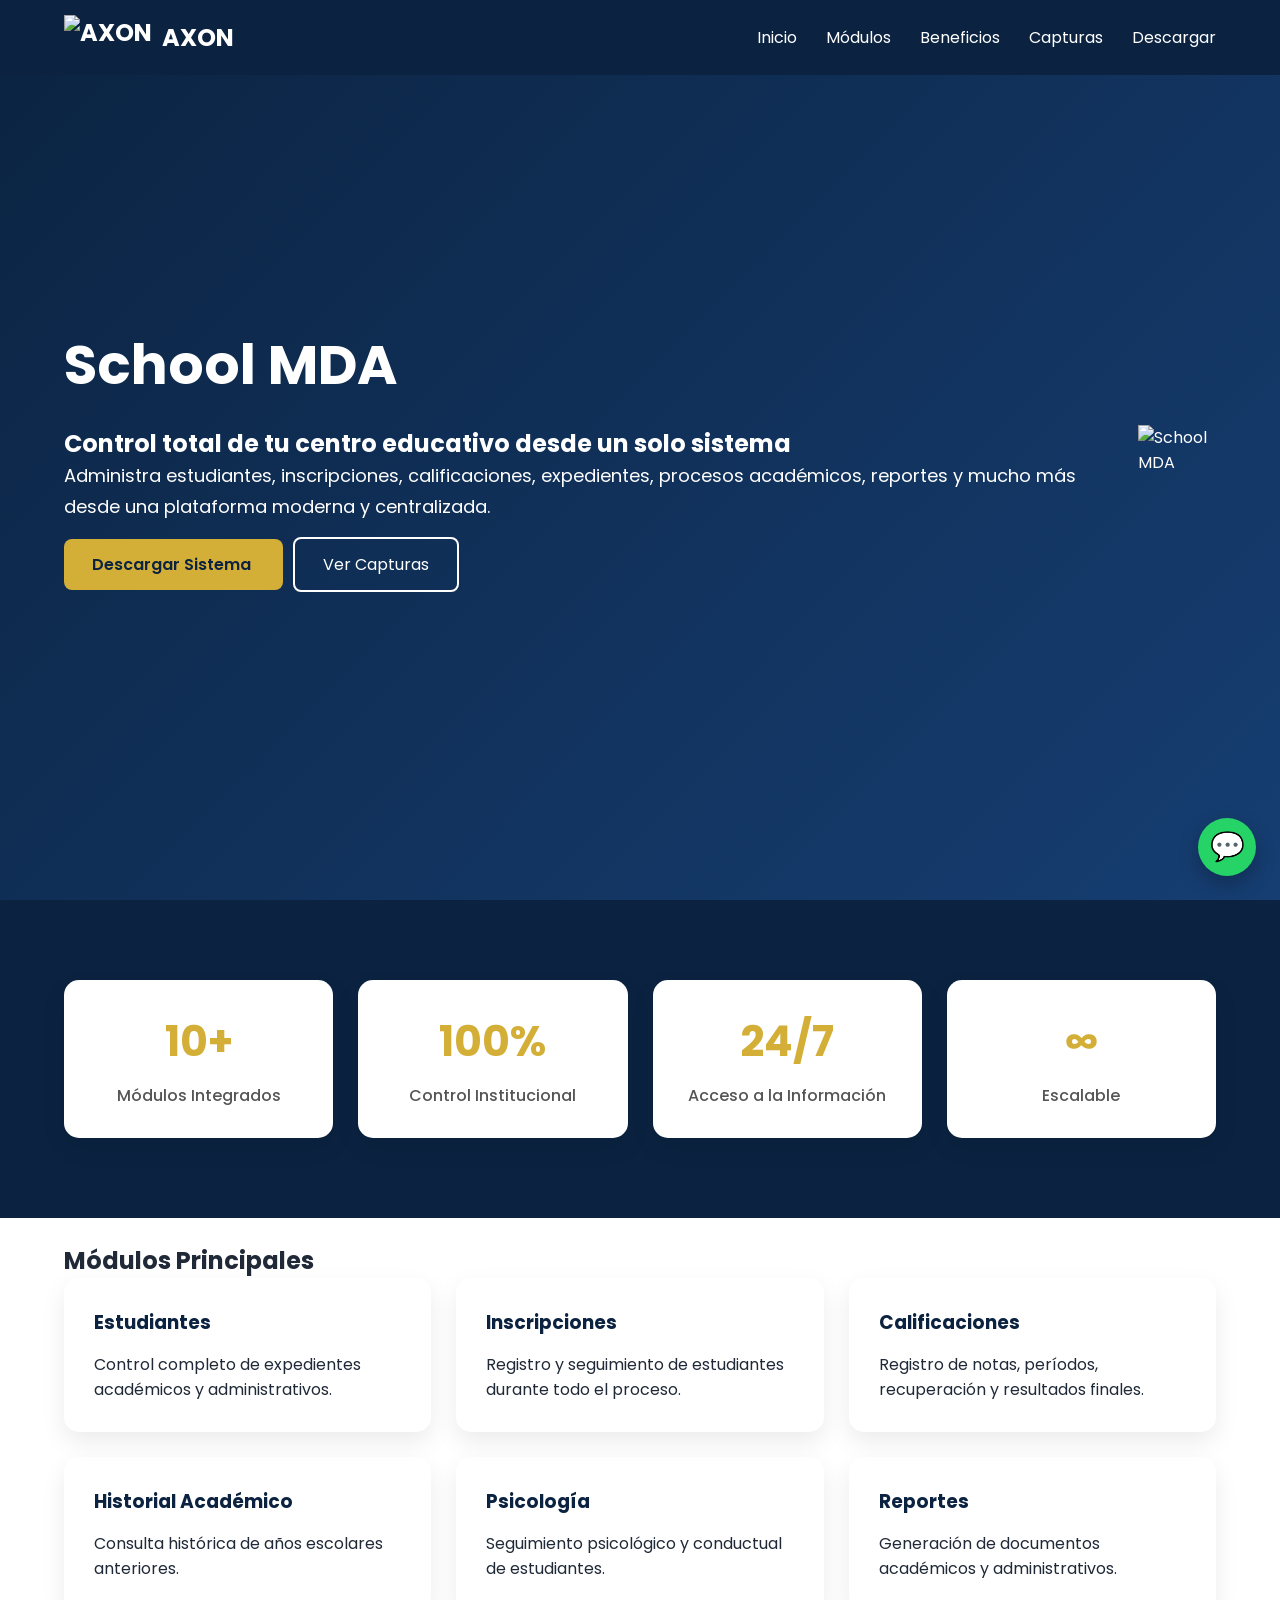
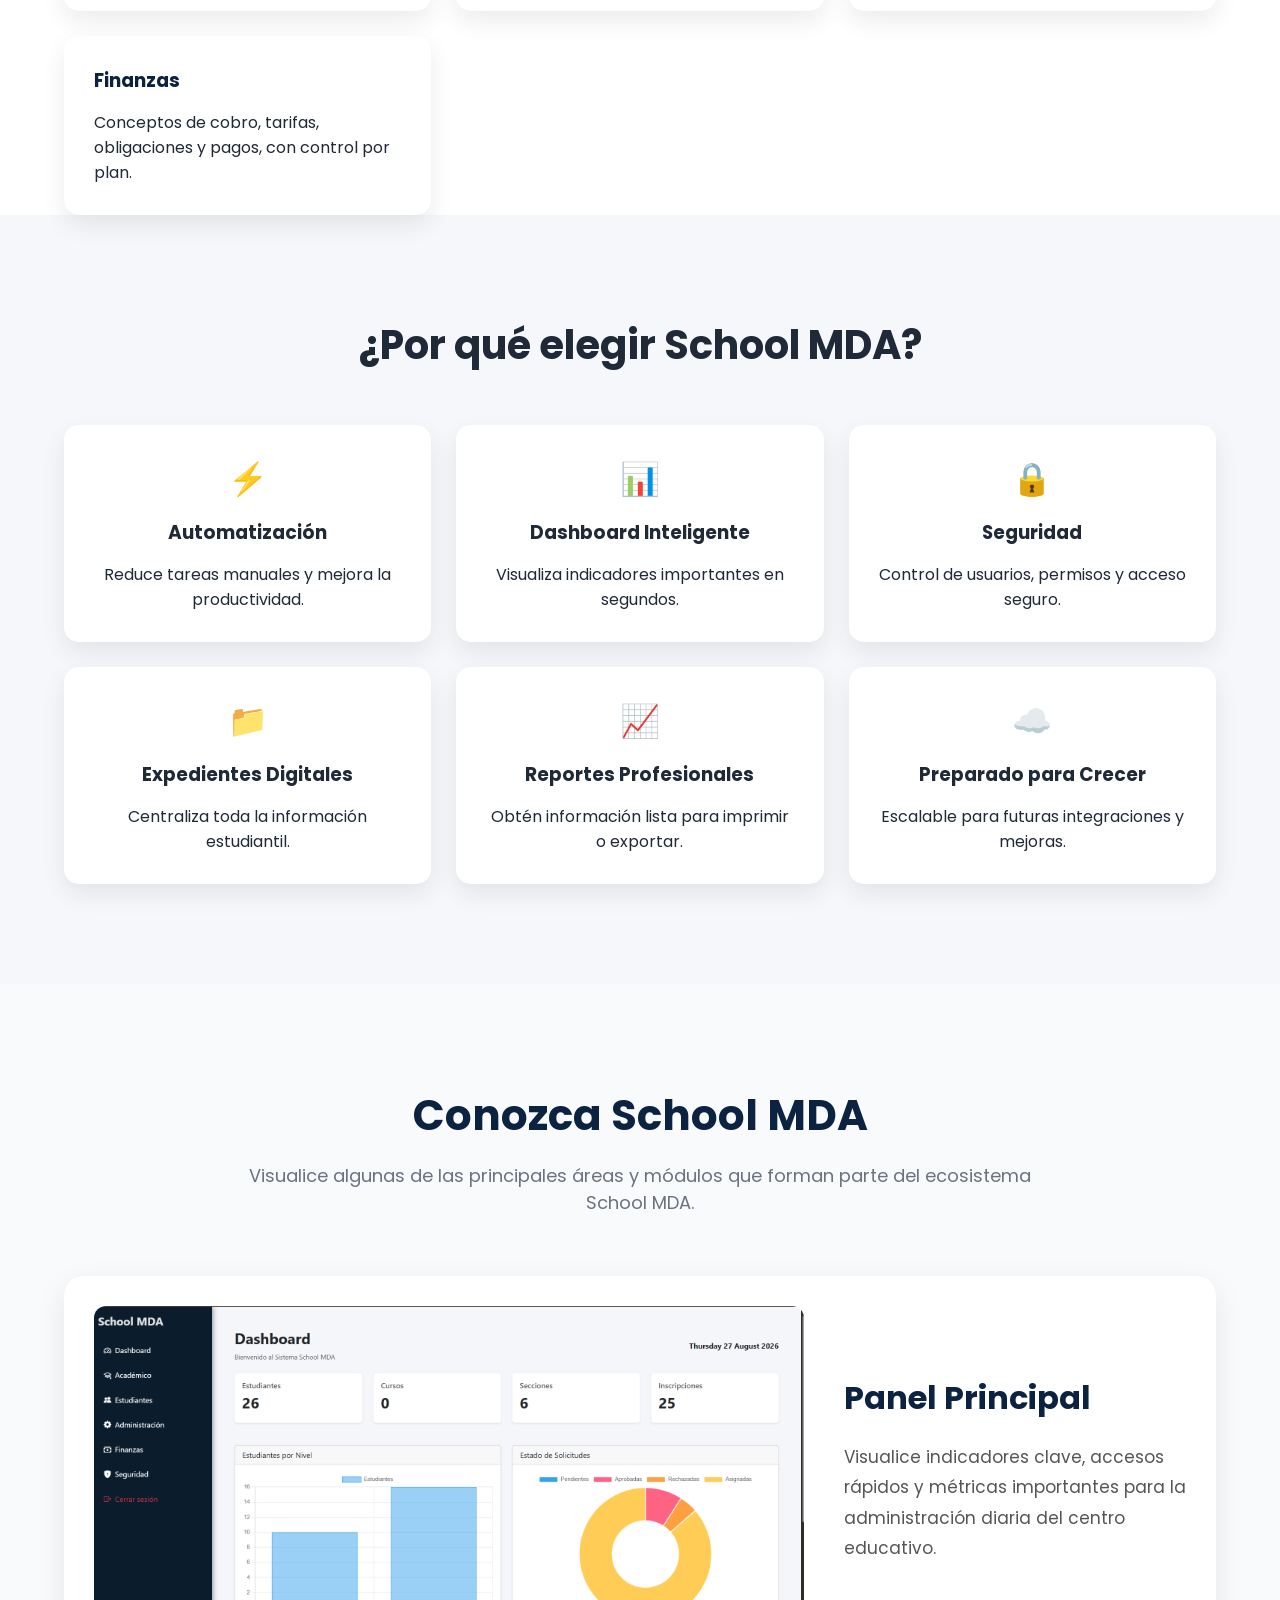
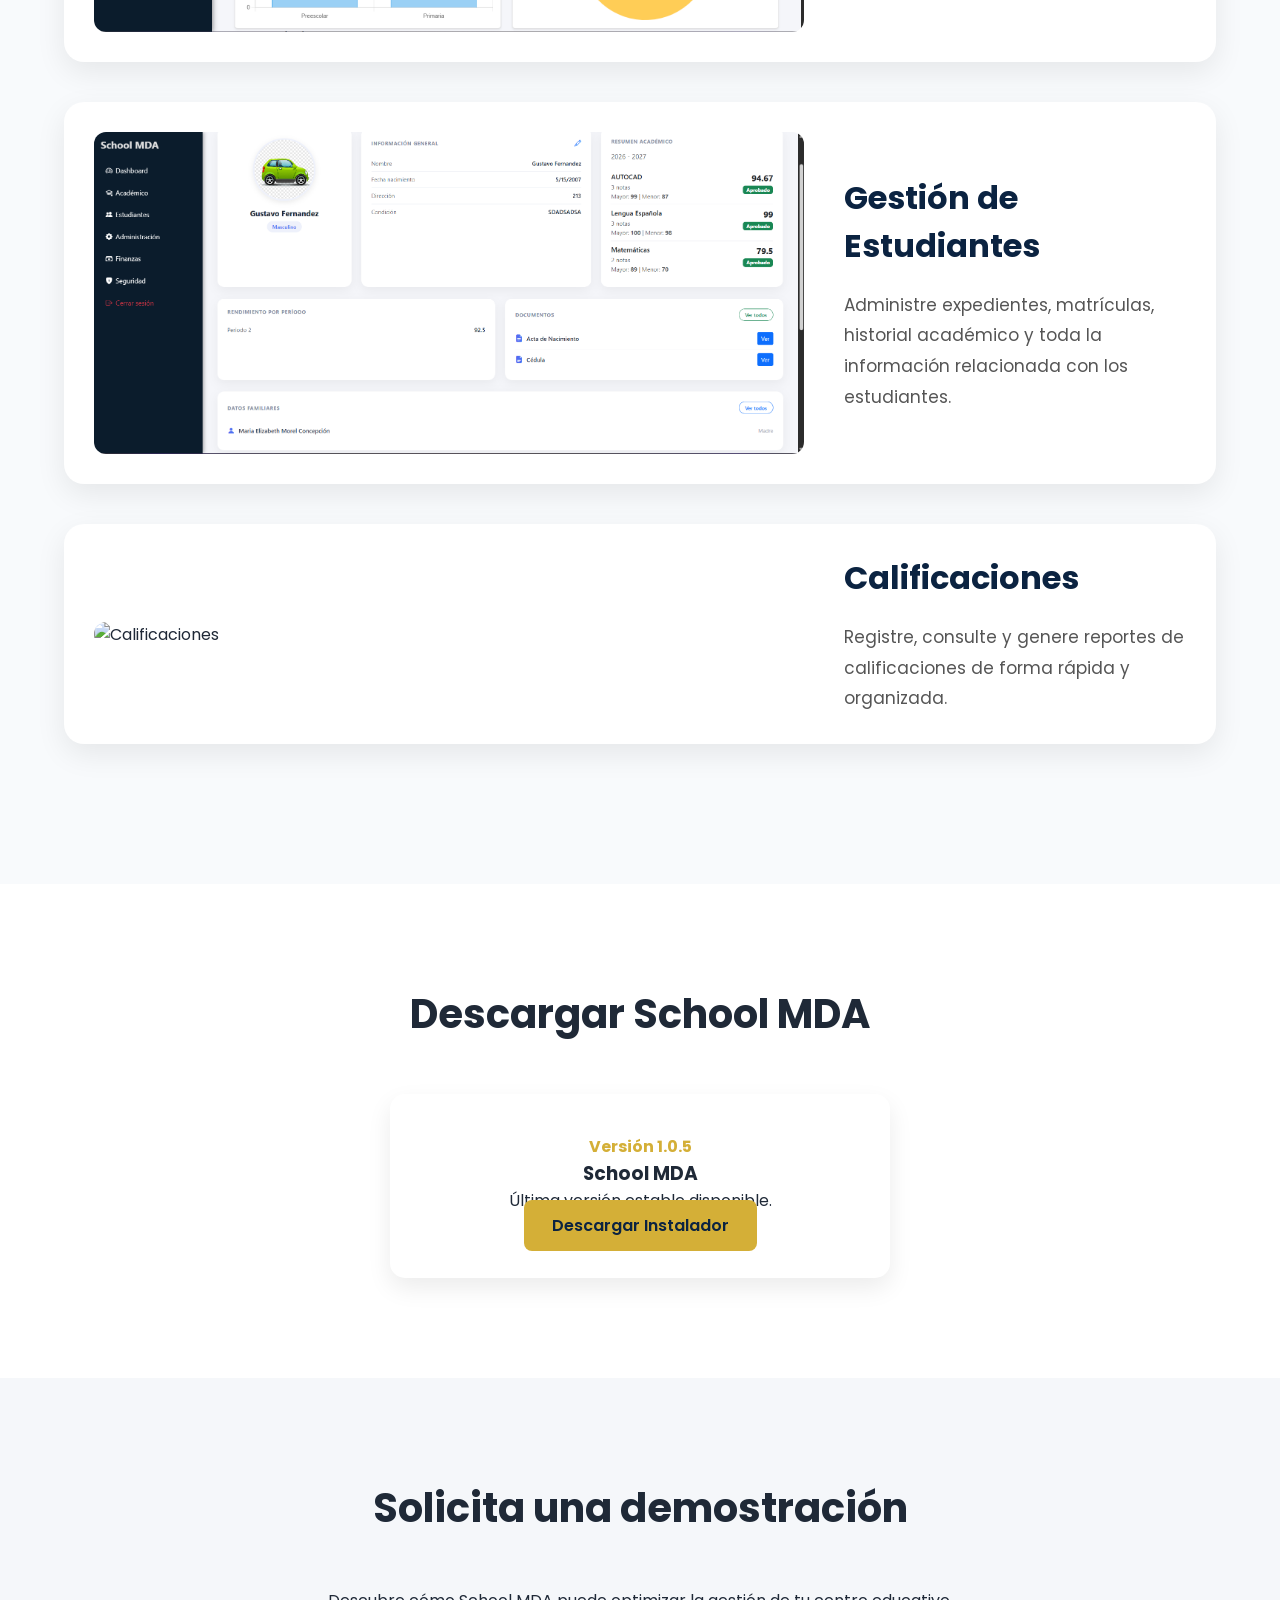
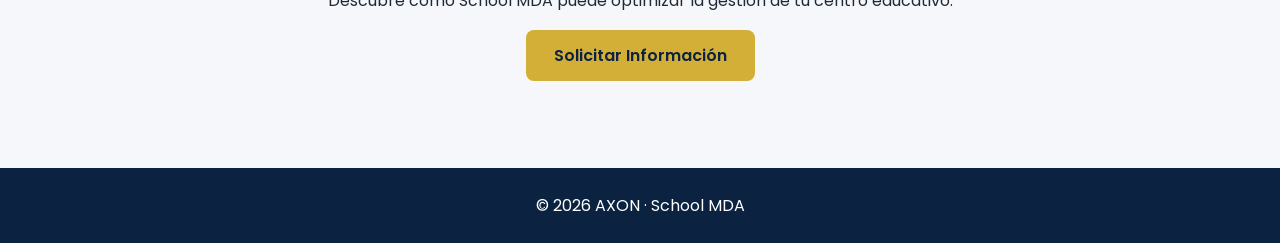
==== proyectos/school-mda.html @ d37d1369 "Add files via upload" ====
<!DOCTYPE html>
<html lang="es">
<head>
    <meta charset="UTF-8">
    <meta name="viewport" content="width=device-width, initial-scale=1.0">
    <title>School MDA | AXON</title>
    <meta name="description" content="School MDA: plataforma integral para la gestión académica y administrativa de centros educativos. Inscripciones, calificaciones, expedientes y más.">

    <link rel="icon" type="image/png" href="../img/AXON Logo.png">

    <link rel="stylesheet" href="../css/style.css">

    <link rel="preconnect" href="https://fonts.googleapis.com">
    <link href="https://fonts.googleapis.com/css2?family=Poppins:wght@300;400;500;600;700&display=swap" rel="stylesheet">
</head>
<body>

    <!-- NAVBAR -->

    <header class="navbar">

        <div class="container nav-content">

            <div class="logo">
                <img src="../img/AXON Logo.png" alt="AXON">
                <span>AXON</span>
            </div>

            <button class="nav-toggle" type="button" aria-label="Abrir menú">
                <span></span>
                <span></span>
                <span></span>
            </button>

            <nav>
                <a href="../index.html">Inicio</a>
                <a href="#modulos">Módulos</a>
                <a href="#beneficios">Beneficios</a>
                <a href="#capturas">Capturas</a>
                <a href="#descargar">Descargar</a>
            </nav>

        </div>

    </header>

    <!-- HERO -->

    <section class="hero">

        <div class="container hero-content">

            <div class="hero-text">

                <h1>
                    School MDA
                </h1>

                <h2>
                    Control total de tu centro educativo desde un solo sistema
                </h2>

                <p>
                    Administra estudiantes, inscripciones, calificaciones,
                    expedientes, procesos académicos, reportes y mucho más
                    desde una plataforma moderna y centralizada.
                </p>

                <div class="hero-buttons">

                    <a href="#descargar" class="btn-primary">
                        Descargar Sistema
                    </a>

                    <a href="#capturas" class="btn-secondary">
                        Ver Capturas
                    </a>

                </div>

            </div>

            <div class="hero-image">
                <img src="../img/school-mda-logo.jpg" alt="School MDA">
            </div>

        </div>

    </section>

    <!-- ESTADISTICAS -->

   <section class="stats">

        <div class="container">

            <div class="stats-grid">

                <div class="stat-card">
                    <h3>10+</h3>
                    <p>Módulos Integrados</p>
                </div>

                <div class="stat-card">
                    <h3>100%</h3>
                    <p>Control Institucional</p>
                </div>

                <div class="stat-card">
                    <h3>24/7</h3>
                    <p>Acceso a la Información</p>
                </div>

                <div class="stat-card">
                    <h3>∞</h3>
                    <p>Escalable</p>
                </div>

            </div>

        </div>

    </section>

    <!-- MODULOS -->

    <section class="modules" id="modulos">

        <div class="container">

                        <br>

            <h2>Módulos Principales</h2>

            <div class="cards">

                <div class="card">
                    <h3>Estudiantes</h3>
                    <p>Control completo de expedientes académicos y administrativos.</p>
                </div>

                <div class="card">
                    <h3>Inscripciones</h3>
                    <p>Registro y seguimiento de estudiantes durante todo el proceso.</p>
                </div>

                <div class="card">
                    <h3>Calificaciones</h3>
                    <p>Registro de notas, períodos, recuperación y resultados finales.</p>
                </div>

                <div class="card">
                    <h3>Historial Académico</h3>
                    <p>Consulta histórica de años escolares anteriores.</p>
                </div>

                <div class="card">
                    <h3>Psicología</h3>
                    <p>Seguimiento psicológico y conductual de estudiantes.</p>
                </div>

                <div class="card">
                    <h3>Reportes</h3>
                    <p>Generación de documentos académicos y administrativos.</p>
                </div>

                <div class="card">
                    <h3>Finanzas</h3>
                    <p>Conceptos de cobro, tarifas, obligaciones y pagos, con control por plan.</p>
                </div>

                <br>
                <br>

            </div>

        </div>

    </section>

    <!-- BENEFICIOS -->

    <section class="features" id="beneficios">

        <div class="container">

            <h2>¿Por qué elegir School MDA?</h2>

            <div class="feature-grid">

                <div class="feature">
                    <span class="feature-icon">⚡</span>
                    <h3>Automatización</h3>
                    <p>Reduce tareas manuales y mejora la productividad.</p>
                </div>

                <div class="feature">
                    <span class="feature-icon">📊</span>
                    <h3>Dashboard Inteligente</h3>
                    <p>Visualiza indicadores importantes en segundos.</p>
                </div>

                <div class="feature">
                    <span class="feature-icon">🔒</span>
                    <h3>Seguridad</h3>
                    <p>Control de usuarios, permisos y acceso seguro.</p>
                </div>

                <div class="feature">
                    <span class="feature-icon">📁</span>
                    <h3>Expedientes Digitales</h3>
                    <p>Centraliza toda la información estudiantil.</p>
                </div>

                <div class="feature">
                    <span class="feature-icon">📈</span>
                    <h3>Reportes Profesionales</h3>
                    <p>Obtén información lista para imprimir o exportar.</p>
                </div>

                <div class="feature">
                    <span class="feature-icon">☁️</span>
                    <h3>Preparado para Crecer</h3>
                    <p>Escalable para futuras integraciones y mejoras.</p>
                </div>

            </div>

        </div>

    </section>

    <!-- CAPTURAS -->

    <section class="screenshots" id="capturas">

    <div class="container">

        <h2>Conozca School MDA</h2>

        <p class="section-description">
            Visualice algunas de las principales áreas y módulos que forman parte del ecosistema School MDA.
        </p>

        <div class="screenshot-card">

            <img src="../img/dashboard.png" alt="Dashboard">

            <div class="screenshot-content">
                <h3>Panel Principal</h3>

                <p>
                    Visualice indicadores clave, accesos rápidos y métricas
                    importantes para la administración diaria del centro educativo.
                </p>
            </div>

        </div>

        <div class="screenshot-card">

            <img src="../img/estudiantes.png" alt="Estudiantes">

            <div class="screenshot-content">
                <h3>Gestión de Estudiantes</h3>

                <p>
                    Administre expedientes, matrículas, historial académico
                    y toda la información relacionada con los estudiantes.
                </p>
            </div>

        </div>

        <div class="screenshot-card">

            <img src="../img/calificaciones.png" alt="Calificaciones">

            <div class="screenshot-content">
                <h3>Calificaciones</h3>

                <p>
                    Registre, consulte y genere reportes de calificaciones
                    de forma rápida y organizada.
                </p>
            </div>

        </div>

    </div>

</section>

    <!-- DESCARGA -->

    <section class="updates" id="descargar">

        <div class="container">

            <h2>Descargar School MDA</h2>

            <div class="update-card">

                <span class="version">
                    Versión 1.0.5
                </span>

                <h3>School MDA</h3>

                <p>
                    Última versión estable disponible.
                </p>

                <a href="https://github.com/Zeus200122/School_MDA-Releases/releases/download/v1.0.5/School_MDA_Installer_v1.0.5.exe"
                   class="btn-primary">
                    Descargar Instalador
                </a>

            </div>

        </div>

    </section>

    <!-- CONTACTO -->

    <section class="contact">

        <div class="container">

            <h2>Solicita una demostración</h2>

            <p>
                Descubre cómo School MDA puede optimizar la gestión de tu centro educativo.
            </p>

            <a href="../index.html?producto=School%20MDA&tipo=Acceso%20de%20prueba#contacto" class="btn-primary">
                Solicitar Información
            </a>

        </div>

    </section>

    <!-- FOOTER -->

    <footer>

        <div class="container">

            <p>
                © 2026 AXON · School MDA
            </p>

        </div>

    </footer>

    <a href="https://wa.me/18498698262?text=Hola%2C%20quiero%20más%20información%20sobre%20School%20MDA"
       class="whatsapp-float" target="_blank" rel="noopener" aria-label="Escríbenos por WhatsApp">
        💬
    </a>

    <script src="../js/app.js"></script>

</body>
</html>
---- css/style.css ----
*{
    margin:0;
    padding:0;
    box-sizing:border-box;
}

html{
    scroll-behavior:smooth;
}

body{
    font-family:'Poppins',sans-serif;
    color:#1F2937;
}

.container{
    width:90%;
    max-width:1200px;
    margin:auto;
}

.navbar{
    position:fixed;
    width:100%;
    top:0;
    z-index:1000;
    background:#0B2341;
}

.nav-content{
    display:flex;
    justify-content:space-between;
    align-items:center;
    padding:15px 0;
}

.logo{
    display:flex;
    align-items:center;
    gap:10px;
    color:white;
    font-size:24px;
    font-weight:700;
}

.logo img{
    height:45px;
}

nav a{
    color:white;
    text-decoration:none;
    margin-left:25px;
    transition:.3s;
}

nav a:hover{
    color:#D4AF37;
}

.hero{
    min-height:100vh;
    background:linear-gradient(135deg,#0B2341,#163E72);
    color:white;
    display:flex;
    align-items:center;
}

.hero-content{
    display:flex;
    justify-content:space-between;
    align-items:center;
    gap:50px;
}

.hero-text h1{
    font-size:55px;
    margin-bottom:20px;
}

.hero-text p{
    font-size:18px;
    line-height:1.7;
}

.hero-buttons{
    margin-top:30px;
}

.btn-primary{
    background:#D4AF37;
    color:#0B2341;
    padding:14px 28px;
    border-radius:8px;
    text-decoration:none;
    font-weight:600;
    border:none;
    cursor:pointer;
}

.btn-secondary{
    border:2px solid white;
    color:white;
    padding:14px 28px;
    border-radius:8px;
    text-decoration:none;
    margin-left:10px;
}

.hero-image img{
    width:320px;
}

.products,
.features,
.updates,
.contact{
    padding:100px 0;
}

.products h2,
.features h2,
.updates h2,
.contact h2{
    text-align:center;
    margin-bottom:50px;
    font-size:40px;
}

.cards{
    display:grid;
    grid-template-columns:repeat(auto-fit,minmax(280px,1fr));
    gap:25px;
}

.card{
    padding:30px;
    border-radius:15px;
    box-shadow:0 10px 25px rgba(0,0,0,.08);
}

.modules .cards{
    display:grid;
    grid-template-columns:repeat(3, 1fr);
    gap:25px;
}

.card h3{
    color:#0B2341;
    margin-bottom:15px;
}

.card ul{
    margin-top:15px;
    padding-left:20px;
}

.features{
    background:#F5F7FA;
}

.feature-grid{
    display:grid;
    grid-template-columns:repeat(3, 1fr);
    gap:25px;
}

.feature{
    background:white;
    padding:30px;
    text-align:center;
    border-radius:15px;
    box-shadow:0 10px 25px rgba(0,0,0,.08);
}

.feature h3{
    margin:15px 0;
}

.update-card{
    max-width:500px;
    margin:auto;
    text-align:center;
    padding:40px;
    border-radius:15px;
    box-shadow:0 10px 25px rgba(0,0,0,.08);
}

.version{
    color:#D4AF37;
    font-weight:bold;
}

.contact{
    text-align:center;
}

.contact p{
    margin-bottom:30px;
}

footer{
    background:#0B2341;
    color:white;
    text-align:center;
    padding:25px;
}





.screenshots{
    padding:100px 0;
    background:#F8FAFC;
}

.screenshots h2{
    text-align:center;
    font-size:42px;
    color:#0B2341;
    margin-bottom:15px;
}

.section-description{
    text-align:center;
    max-width:800px;
    margin:0 auto 60px auto;
    color:#6B7280;
    font-size:18px;
}





.screenshot-card{
    display:flex;
    align-items:center;
    gap:40px;

    background:white;

    border-radius:20px;

    padding:30px;

    margin-bottom:40px;

    box-shadow:0 10px 30px rgba(0,0,0,.08);
}

.screenshot-card img{
    width:65%;
    border-radius:12px;
}

.screenshot-content{
    flex:1;
}

.screenshot-content h3{
    font-size:32px;
    color:#0B2341;
    margin-bottom:20px;
}

.screenshot-content p{
    font-size:17px;
    line-height:1.8;
    color:#555;
}


.stats{
    padding:80px 0;
    background:#0B2341;
}

.stats-grid{
    display:grid;
    grid-template-columns:repeat(4,1fr);
    gap:25px;
}

.stat-card{
    background:white;
    border-radius:15px;
    padding:30px;
    text-align:center;
    box-shadow:0 10px 25px rgba(0,0,0,.08);
}

.stat-card h3{
    font-size:42px;
    color:#D4AF37;
    margin-bottom:10px;
}

.stat-card p{
    color:#555;
    font-weight:500;
}

@media(max-width:900px){

    .hero-content{
        flex-direction:column;
        text-align:center;
    }

    .hero-text h1{
        font-size:40px;
    }

    nav{
        display:none;
    }
}

@media(max-width:900px){

    .stats-grid{
        grid-template-columns:repeat(2,1fr);
    }

}

@media(max-width:600px){

    .stats-grid{
        grid-template-columns:1fr;
    }

}

/* ===================== NAV MÓVIL ===================== */

.nav-toggle{
    display:none;
    background:none;
    border:none;
    cursor:pointer;
    padding:8px;
}

.nav-toggle span{
    display:block;
    width:26px;
    height:3px;
    margin:5px 0;
    background:white;
    border-radius:3px;
    transition:.3s;
}

@media(max-width:900px){

    .nav-toggle{
        display:block;
    }

    nav{
        display:none;
        position:absolute;
        top:100%;
        left:0;
        width:100%;
        background:#0B2341;
        flex-direction:column;
        padding:10px 0;
    }

    nav.open{
        display:flex;
    }

    nav a{
        margin:0;
        padding:14px 24px;
        display:block;
    }

}

/* ===================== SECCIÓN DE CONTACTO ===================== */

.contact{
    background:#F5F7FA;
}

.contact-grid{
    display:grid;
    grid-template-columns:1.1fr .9fr;
    gap:40px;
    text-align:left;
    margin-top:50px;
}

@media(max-width:900px){
    .contact-grid{
        grid-template-columns:1fr;
    }
}

.contact-form{
    background:white;
    padding:35px;
    border-radius:15px;
    box-shadow:0 10px 25px rgba(0,0,0,.08);
    display:flex;
    flex-direction:column;
    gap:16px;
}

.contact-form .form-row{
    display:grid;
    grid-template-columns:1fr 1fr;
    gap:16px;
}

@media(max-width:500px){
    .contact-form .form-row{
        grid-template-columns:1fr;
    }
}

.contact-form label{
    display:block;
    font-size:14px;
    font-weight:600;
    color:#0B2341;
    margin-bottom:6px;
}

.contact-form input,
.contact-form select,
.contact-form textarea{
    width:100%;
    padding:12px 14px;
    border:1px solid #D1D5DB;
    border-radius:8px;
    font-family:inherit;
    font-size:15px;
    color:#1F2937;
    transition:.2s;
}

.contact-form input:focus,
.contact-form select:focus,
.contact-form textarea:focus{
    outline:none;
    border-color:#D4AF37;
    box-shadow:0 0 0 3px rgba(212,175,55,.15);
}

.contact-form textarea{
    resize:vertical;
    min-height:110px;
}

.contact-form button[type="submit"]{
    margin-top:5px;
    width:100%;
}

.form-status{
    font-size:14px;
    font-weight:500;
    padding:12px 14px;
    border-radius:8px;
    display:none;
}

.form-status.show{
    display:block;
}

.form-status.sending{
    display:block;
    background:#EFF6FF;
    color:#1D4ED8;
}

.form-status.success{
    background:#ECFDF5;
    color:#047857;
}

.form-status.error{
    background:#FEF2F2;
    color:#B91C1C;
}

.contact-info{
    display:flex;
    flex-direction:column;
    gap:18px;
}

.contact-info-card{
    background:white;
    padding:24px;
    border-radius:15px;
    box-shadow:0 10px 25px rgba(0,0,0,.08);
    display:flex;
    align-items:center;
    gap:16px;
    text-decoration:none;
    color:#1F2937;
    transition:.2s;
}

.contact-info-card:hover{
    transform:translateY(-3px);
    box-shadow:0 14px 30px rgba(0,0,0,.12);
}

.contact-info-icon{
    width:48px;
    height:48px;
    min-width:48px;
    border-radius:50%;
    background:#0B2341;
    color:#D4AF37;
    display:flex;
    align-items:center;
    justify-content:center;
    font-size:22px;
}

.contact-info-card h4{
    color:#0B2341;
    margin-bottom:3px;
    font-size:16px;
}

.contact-info-card p{
    color:#6B7280;
    font-size:14px;
}

/* ===================== BOTÓN FLOTANTE WHATSAPP ===================== */

.whatsapp-float{
    position:fixed;
    bottom:24px;
    right:24px;
    width:58px;
    height:58px;
    background:#25D366;
    border-radius:50%;
    display:flex;
    align-items:center;
    justify-content:center;
    box-shadow:0 8px 20px rgba(0,0,0,.25);
    z-index:999;
    text-decoration:none;
    font-size:28px;
    transition:.2s;
}

.whatsapp-float:hover{
    transform:scale(1.08);
}

/* ===================== ICONOS DE FEATURES ===================== */

.feature-icon{
    display:block;
    font-size:32px;
    margin-bottom:10px;
}
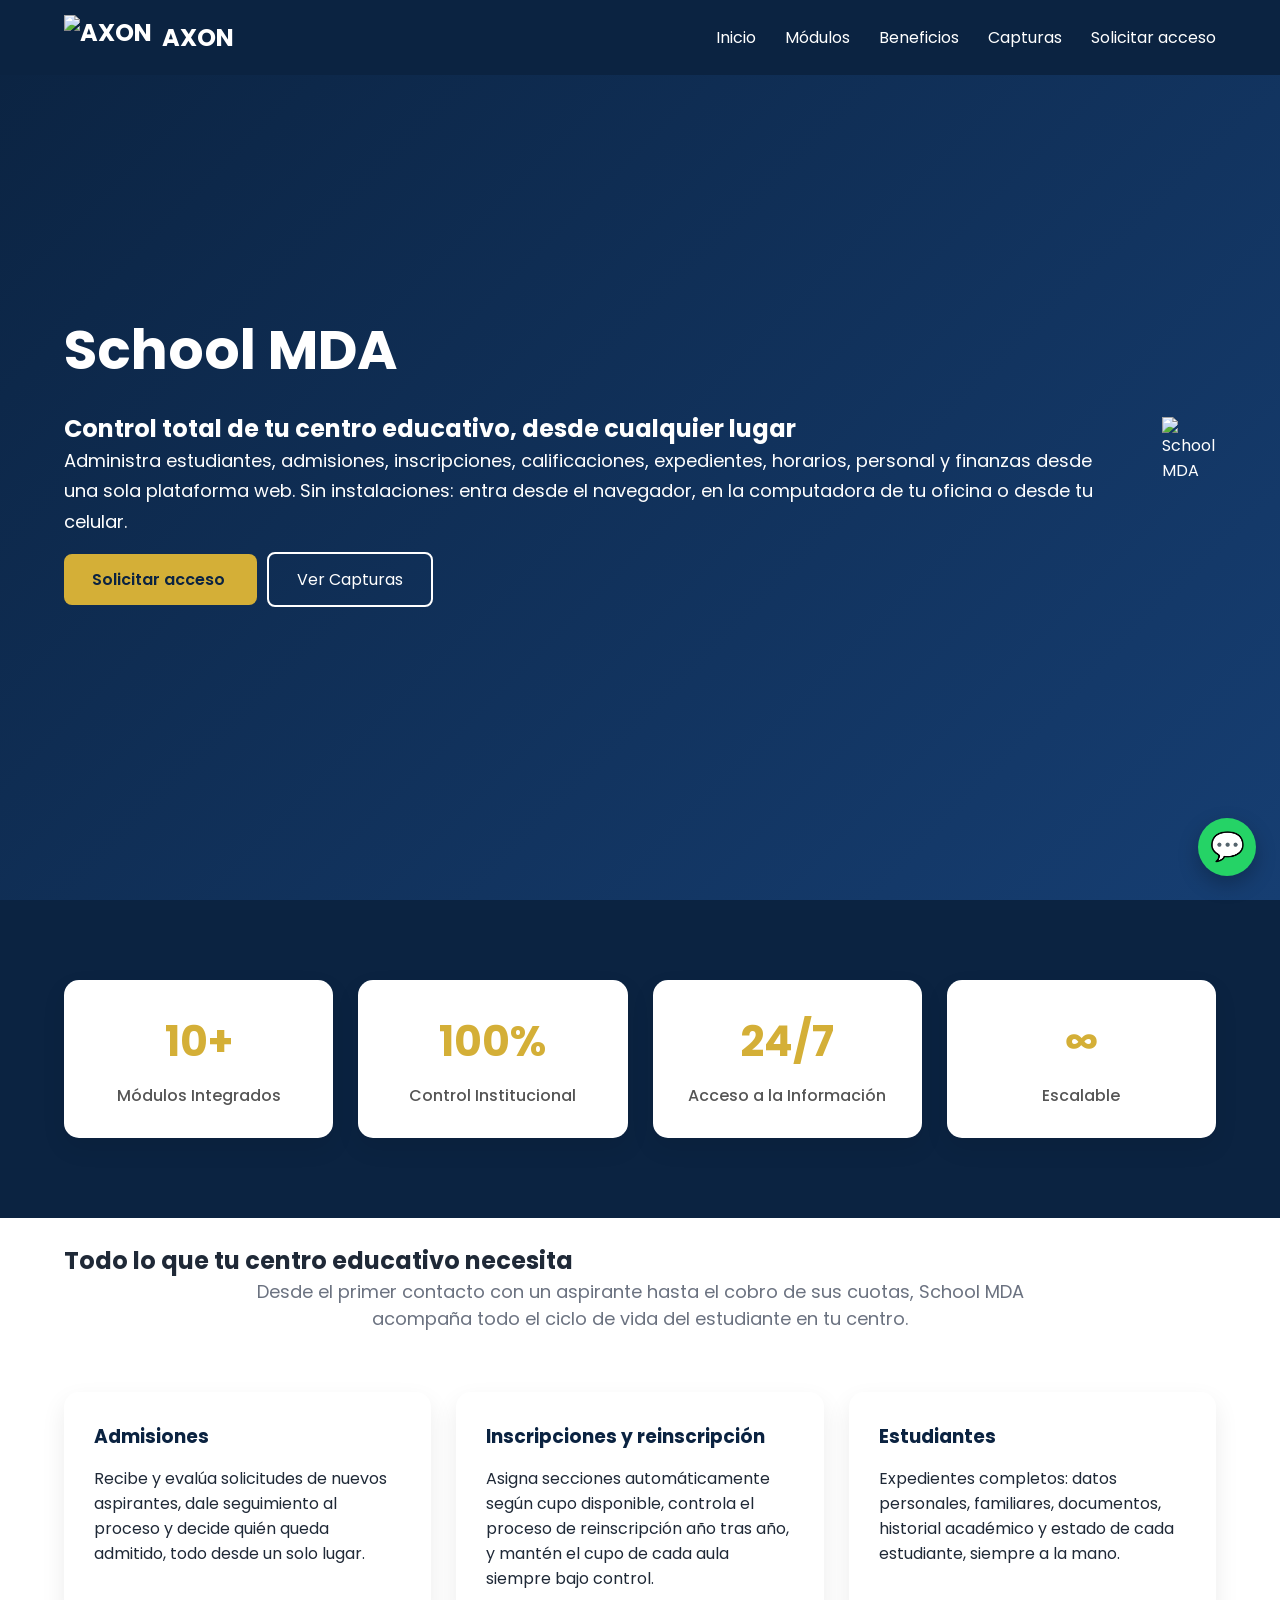
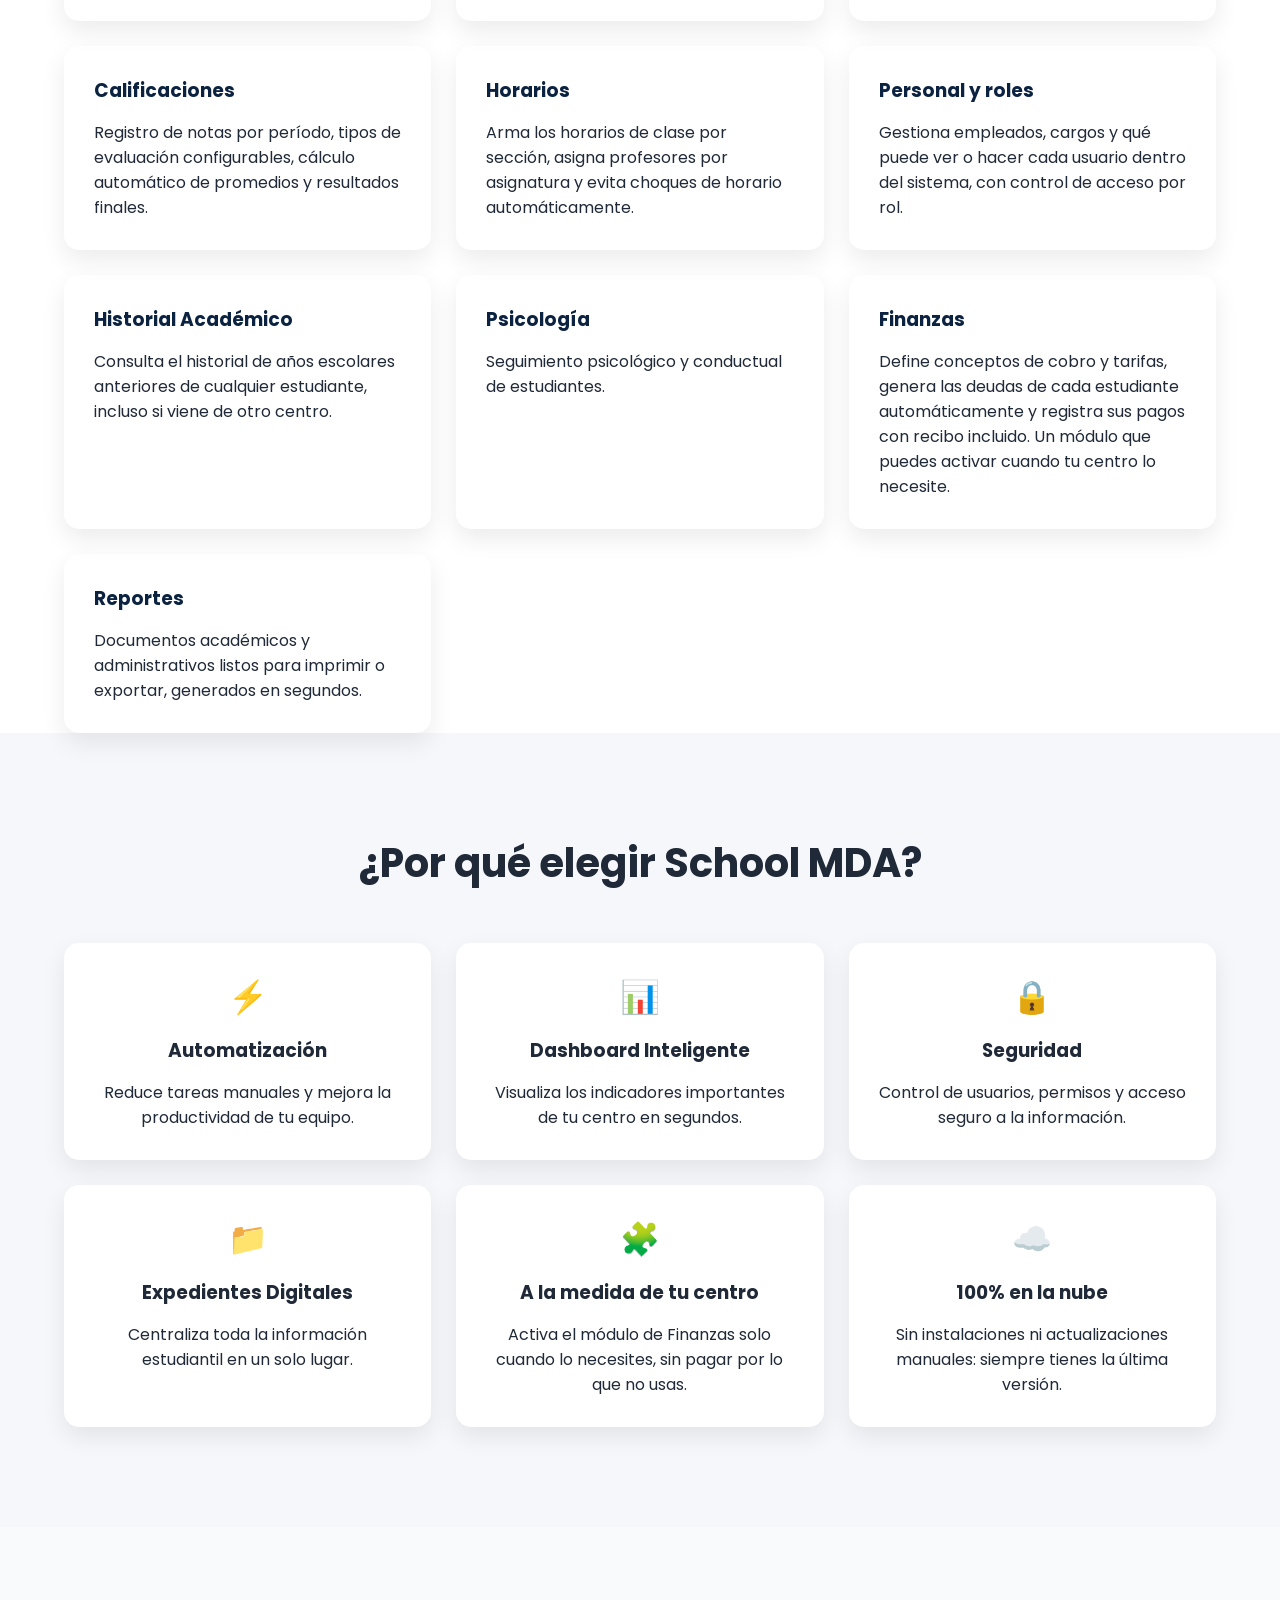
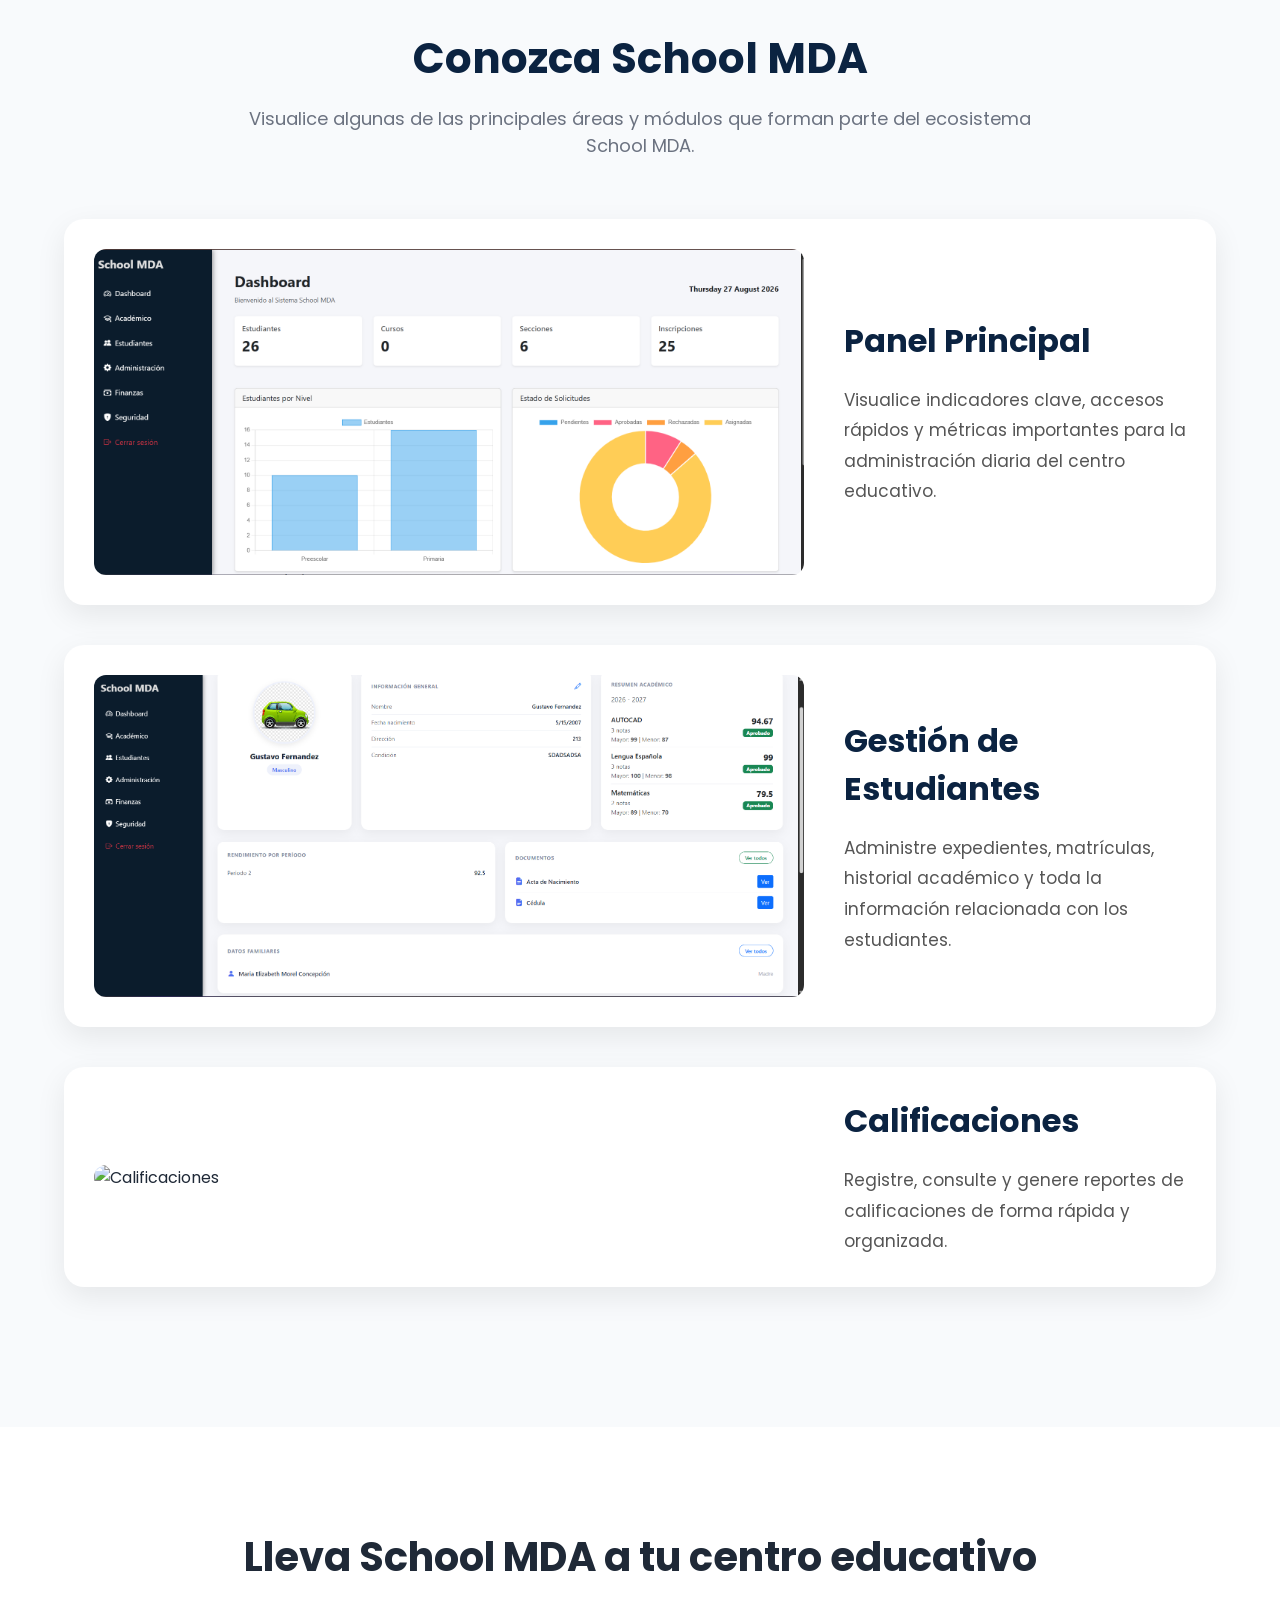
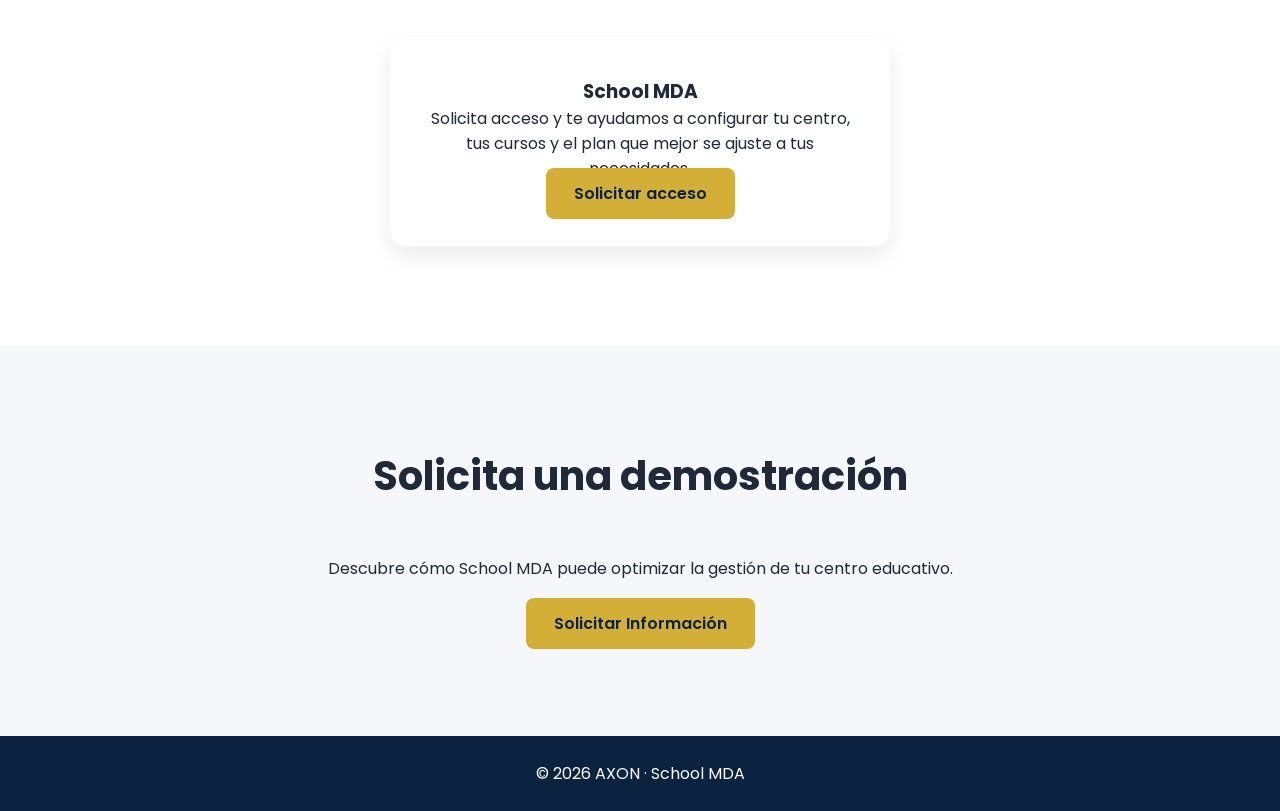
==== commit d1291635: "Add files via upload" ====
--- a/proyectos/school-mda.html
+++ b/proyectos/school-mda.html
@@ -4,7 +4,7 @@
     <meta charset="UTF-8">
     <meta name="viewport" content="width=device-width, initial-scale=1.0">
     <title>School MDA | AXON</title>
-    <meta name="description" content="School MDA: plataforma integral para la gestión académica y administrativa de centros educativos. Inscripciones, calificaciones, expedientes y más.">
+    <meta name="description" content="School MDA: plataforma web para la gestión académica, administrativa y financiera de centros educativos. Inscripciones, calificaciones, expedientes, pagos y más.">
 
     <link rel="icon" type="image/png" href="../img/AXON Logo.png">
 
@@ -37,7 +37,7 @@
                 <a href="#modulos">Módulos</a>
                 <a href="#beneficios">Beneficios</a>
                 <a href="#capturas">Capturas</a>
-                <a href="#descargar">Descargar</a>
+                <a href="#acceso">Solicitar acceso</a>
             </nav>
 
         </div>
@@ -57,19 +57,20 @@
                 </h1>
 
                 <h2>
-                    Control total de tu centro educativo desde un solo sistema
+                    Control total de tu centro educativo, desde cualquier lugar
                 </h2>
 
                 <p>
-                    Administra estudiantes, inscripciones, calificaciones,
-                    expedientes, procesos académicos, reportes y mucho más
-                    desde una plataforma moderna y centralizada.
+                    Administra estudiantes, admisiones, inscripciones, calificaciones,
+                    expedientes, horarios, personal y finanzas desde una sola plataforma
+                    web. Sin instalaciones: entra desde el navegador, en la computadora
+                    de tu oficina o desde tu celular.
                 </p>
 
                 <div class="hero-buttons">
 
-                    <a href="#descargar" class="btn-primary">
-                        Descargar Sistema
+                    <a href="#acceso" class="btn-primary">
+                        Solicitar acceso
                     </a>
 
                     <a href="#capturas" class="btn-secondary">
@@ -128,30 +129,72 @@
 
         <div class="container">
 
-                        <br>
-
-            <h2>Módulos Principales</h2>
+            <br>
+
+            <h2>Todo lo que tu centro educativo necesita</h2>
+
+            <p class="section-description">
+                Desde el primer contacto con un aspirante hasta el cobro de sus cuotas,
+                School MDA acompaña todo el ciclo de vida del estudiante en tu centro.
+            </p>
 
             <div class="cards">
 
                 <div class="card">
+                    <h3>Admisiones</h3>
+                    <p>
+                        Recibe y evalúa solicitudes de nuevos aspirantes, dale seguimiento
+                        al proceso y decide quién queda admitido, todo desde un solo lugar.
+                    </p>
+                </div>
+
+                <div class="card">
+                    <h3>Inscripciones y reinscripción</h3>
+                    <p>
+                        Asigna secciones automáticamente según cupo disponible, controla
+                        el proceso de reinscripción año tras año, y mantén el cupo de cada
+                        aula siempre bajo control.
+                    </p>
+                </div>
+
+                <div class="card">
                     <h3>Estudiantes</h3>
-                    <p>Control completo de expedientes académicos y administrativos.</p>
-                </div>
-
-                <div class="card">
-                    <h3>Inscripciones</h3>
-                    <p>Registro y seguimiento de estudiantes durante todo el proceso.</p>
+                    <p>
+                        Expedientes completos: datos personales, familiares, documentos,
+                        historial académico y estado de cada estudiante, siempre a la mano.
+                    </p>
                 </div>
 
                 <div class="card">
                     <h3>Calificaciones</h3>
-                    <p>Registro de notas, períodos, recuperación y resultados finales.</p>
+                    <p>
+                        Registro de notas por período, tipos de evaluación configurables,
+                        cálculo automático de promedios y resultados finales.
+                    </p>
+                </div>
+
+                <div class="card">
+                    <h3>Horarios</h3>
+                    <p>
+                        Arma los horarios de clase por sección, asigna profesores por
+                        asignatura y evita choques de horario automáticamente.
+                    </p>
+                </div>
+
+                <div class="card">
+                    <h3>Personal y roles</h3>
+                    <p>
+                        Gestiona empleados, cargos y qué puede ver o hacer cada usuario
+                        dentro del sistema, con control de acceso por rol.
+                    </p>
                 </div>
 
                 <div class="card">
                     <h3>Historial Académico</h3>
-                    <p>Consulta histórica de años escolares anteriores.</p>
+                    <p>
+                        Consulta el historial de años escolares anteriores de cualquier
+                        estudiante, incluso si viene de otro centro.
+                    </p>
                 </div>
 
                 <div class="card">
@@ -160,13 +203,21 @@
                 </div>
 
                 <div class="card">
+                    <h3>Finanzas</h3>
+                    <p>
+                        Define conceptos de cobro y tarifas, genera las deudas de cada
+                        estudiante automáticamente y registra sus pagos con recibo
+                        incluido. Un módulo que puedes activar cuando tu centro lo
+                        necesite.
+                    </p>
+                </div>
+
+                <div class="card">
                     <h3>Reportes</h3>
-                    <p>Generación de documentos académicos y administrativos.</p>
-                </div>
-
-                <div class="card">
-                    <h3>Finanzas</h3>
-                    <p>Conceptos de cobro, tarifas, obligaciones y pagos, con control por plan.</p>
+                    <p>
+                        Documentos académicos y administrativos listos para imprimir o
+                        exportar, generados en segundos.
+                    </p>
                 </div>
 
                 <br>
@@ -191,37 +242,37 @@
                 <div class="feature">
                     <span class="feature-icon">⚡</span>
                     <h3>Automatización</h3>
-                    <p>Reduce tareas manuales y mejora la productividad.</p>
+                    <p>Reduce tareas manuales y mejora la productividad de tu equipo.</p>
                 </div>
 
                 <div class="feature">
                     <span class="feature-icon">📊</span>
                     <h3>Dashboard Inteligente</h3>
-                    <p>Visualiza indicadores importantes en segundos.</p>
+                    <p>Visualiza los indicadores importantes de tu centro en segundos.</p>
                 </div>
 
                 <div class="feature">
                     <span class="feature-icon">🔒</span>
                     <h3>Seguridad</h3>
-                    <p>Control de usuarios, permisos y acceso seguro.</p>
+                    <p>Control de usuarios, permisos y acceso seguro a la información.</p>
                 </div>
 
                 <div class="feature">
                     <span class="feature-icon">📁</span>
                     <h3>Expedientes Digitales</h3>
-                    <p>Centraliza toda la información estudiantil.</p>
-                </div>
-
-                <div class="feature">
-                    <span class="feature-icon">📈</span>
-                    <h3>Reportes Profesionales</h3>
-                    <p>Obtén información lista para imprimir o exportar.</p>
+                    <p>Centraliza toda la información estudiantil en un solo lugar.</p>
+                </div>
+
+                <div class="feature">
+                    <span class="feature-icon">🧩</span>
+                    <h3>A la medida de tu centro</h3>
+                    <p>Activa el módulo de Finanzas solo cuando lo necesites, sin pagar por lo que no usas.</p>
                 </div>
 
                 <div class="feature">
                     <span class="feature-icon">☁️</span>
-                    <h3>Preparado para Crecer</h3>
-                    <p>Escalable para futuras integraciones y mejoras.</p>
+                    <h3>100% en la nube</h3>
+                    <p>Sin instalaciones ni actualizaciones manuales: siempre tienes la última versión.</p>
                 </div>
 
             </div>
@@ -291,29 +342,25 @@
 
 </section>
 
-    <!-- DESCARGA -->
-
-    <section class="updates" id="descargar">
-
-        <div class="container">
-
-            <h2>Descargar School MDA</h2>
+    <!-- SOLICITAR ACCESO -->
+
+    <section class="updates" id="acceso">
+
+        <div class="container">
+
+            <h2>Lleva School MDA a tu centro educativo</h2>
 
             <div class="update-card">
 
-                <span class="version">
-                    Versión 1.0.5
-                </span>
-
                 <h3>School MDA</h3>
 
                 <p>
-                    Última versión estable disponible.
+                    Solicita acceso y te ayudamos a configurar tu centro, tus cursos
+                    y el plan que mejor se ajuste a tus necesidades.
                 </p>
 
-                <a href="https://github.com/Zeus200122/School_MDA-Releases/releases/download/v1.0.5/School_MDA_Installer_v1.0.5.exe"
-                   class="btn-primary">
-                    Descargar Instalador
+                <a href="../index.html?producto=School%20MDA&tipo=Acceso%20de%20prueba#contacto" class="btn-primary">
+                    Solicitar acceso
                 </a>
 
             </div>
@@ -334,7 +381,7 @@
                 Descubre cómo School MDA puede optimizar la gestión de tu centro educativo.
             </p>
 
-            <a href="../index.html?producto=School%20MDA&tipo=Acceso%20de%20prueba#contacto" class="btn-primary">
+            <a href="../index.html?producto=School%20MDA&tipo=Cotización#contacto" class="btn-primary">
                 Solicitar Información
             </a>
 
